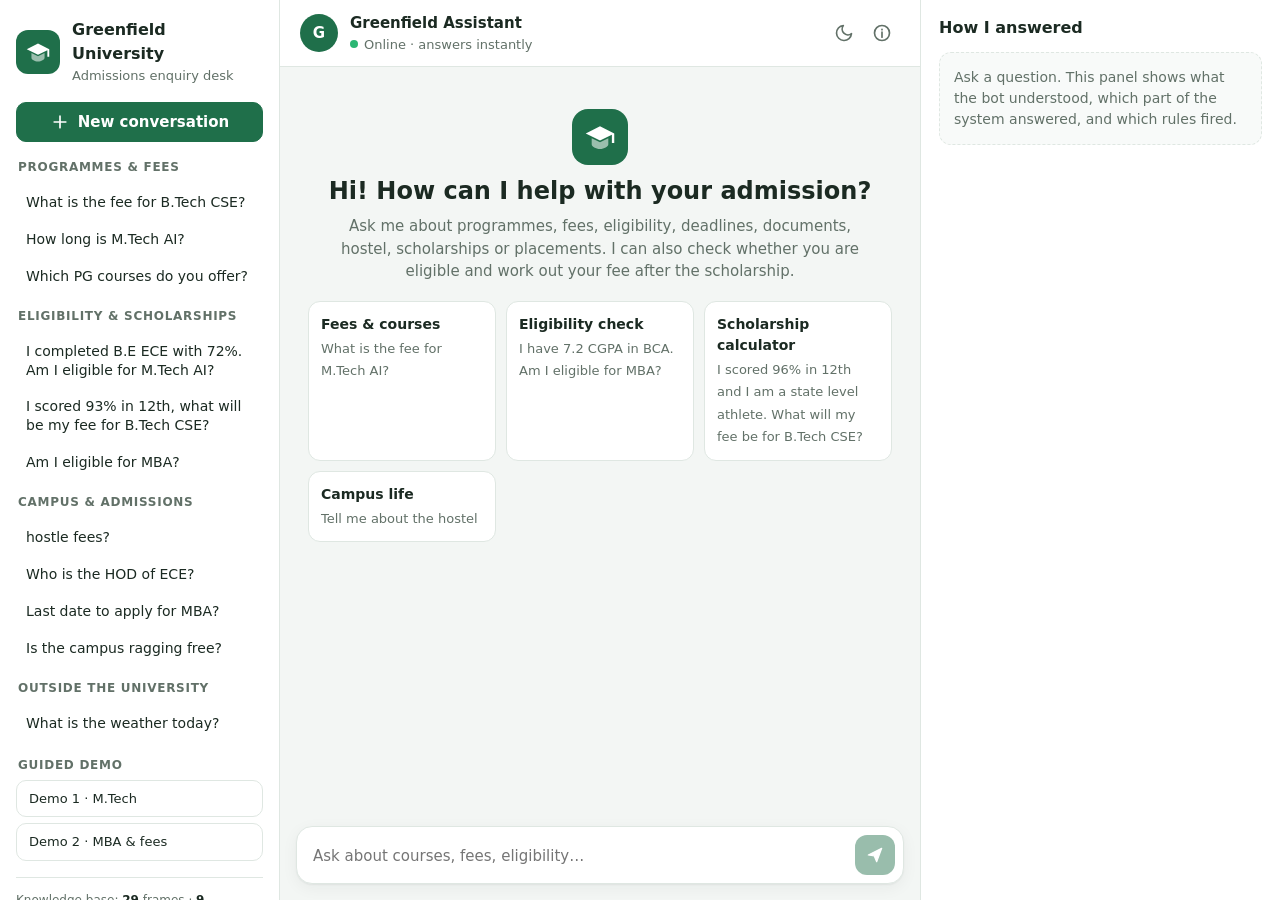
==== index.html @ ca9e7098 "Redesign as a browser-based chatbot website for the online demo The chatbot now runs completely in t" ====
<!doctype html>
<html lang="en">
<head>
<meta charset="utf-8">
<meta name="viewport" content="width=device-width, initial-scale=1">
<title>Greenfield Enquiry Chatbot</title>
<meta name="description" content="University enquiry chatbot built with Knowledge Representation and NLP - M.Tech Fundamentals of AI mini project.">
<link rel="icon" href="data:image/svg+xml,%3Csvg xmlns='http://www.w3.org/2000/svg' viewBox='0 0 64 64'%3E%3Crect width='64' height='64' rx='14' fill='%231f6f4a'/%3E%3Cpath d='M32 14 8 26l24 12 20-10v14h4V26z' fill='%23fff'/%3E%3Cpath d='M18 34v10c0 4 7 8 14 8s14-4 14-8V34l-14 7z' fill='%23cfe8da'/%3E%3C/svg%3E">
<link rel="stylesheet" href="web/css/style.css">
</head>
<body>
<div class="app">

  <!-- ============ left: university + sample questions ============ -->
  <aside class="sidebar" id="sidebar">
    <div class="brand">
      <div class="logo" aria-hidden="true">
        <svg viewBox="0 0 64 64"><path d="M32 14 8 26l24 12 20-10v14h4V26z" fill="currentColor"/><path d="M18 34v10c0 4 7 8 14 8s14-4 14-8V34l-14 7z" fill="currentColor" opacity=".55"/></svg>
      </div>
      <div>
        <div class="brand-name">Greenfield University</div>
        <div class="brand-sub">Admissions enquiry desk</div>
      </div>
    </div>

    <button class="btn btn-primary wide" id="newChat">
      <svg viewBox="0 0 24 24"><path d="M12 5v14M5 12h14"/></svg> New conversation
    </button>

    <nav class="samples" id="samples" aria-label="Sample questions"></nav>

    <div class="demo-box">
      <div class="side-title">Guided demo</div>
      <div class="demo-buttons">
        <button class="btn btn-ghost" data-demo="1">Demo 1 · M.Tech</button>
        <button class="btn btn-ghost" data-demo="2">Demo 2 · MBA &amp; fees</button>
      </div>
    </div>

    <div class="kb-stats" id="kbStats"></div>
  </aside>

  <!-- ============ centre: the conversation ============ -->
  <main class="chat">
    <header class="chat-head">
      <button class="icon-btn only-mobile" id="openSidebar" aria-label="Show sample questions">
        <svg viewBox="0 0 24 24"><path d="M4 6h16M4 12h16M4 18h16"/></svg>
      </button>
      <div class="bot-avatar" aria-hidden="true">G</div>
      <div class="chat-title">
        <div class="chat-name">Greenfield Assistant</div>
        <div class="chat-status"><span class="dot"></span><span id="status">Loading knowledge base…</span></div>
      </div>
      <div class="head-actions">
        <button class="icon-btn" id="themeToggle" aria-label="Switch light / dark theme" title="Light / dark theme">
          <svg viewBox="0 0 24 24"><path d="M21 12.8A9 9 0 1 1 11.2 3a7 7 0 0 0 9.8 9.8z"/></svg>
        </button>
        <button class="icon-btn" id="openAbout" aria-label="About this project" title="About this project">
          <svg viewBox="0 0 24 24"><circle cx="12" cy="12" r="9"/><path d="M12 11v6M12 7.5v.5"/></svg>
        </button>
        <button class="icon-btn only-narrow" id="openExplain" aria-label="How the bot answered" title="How the bot answered">
          <svg viewBox="0 0 24 24"><path d="M9 18h6M10 21h4M12 3a6 6 0 0 0-4 10.5c.8.8 1 1.5 1 2.5h6c0-1 .2-1.7 1-2.5A6 6 0 0 0 12 3z"/></svg>
        </button>
      </div>
    </header>

    <section class="messages" id="messages" aria-live="polite"></section>

    <div class="suggestions" id="suggestions"></div>

    <form class="composer" id="composer" autocomplete="off">
      <textarea id="input" rows="1" placeholder="Ask about courses, fees, eligibility…" aria-label="Your question" disabled></textarea>
      <button class="send" id="send" type="submit" aria-label="Send" disabled>
        <svg viewBox="0 0 24 24"><path d="M4 12 20 4l-6 16-3-7z"/></svg>
      </button>
    </form>
  </main>

  <!-- ============ right: how the answer was produced ============ -->
  <aside class="explain" id="explain">
    <div class="explain-head">
      <h2>How I answered</h2>
      <button class="icon-btn only-narrow" id="closeExplain" aria-label="Close">
        <svg viewBox="0 0 24 24"><path d="M6 6l12 12M18 6 6 18"/></svg>
      </button>
    </div>
    <div class="explain-body" id="explainBody">
      <div class="empty-note">Ask a question. This panel shows what the bot understood, which part of the system answered, and which rules fired.</div>
    </div>
  </aside>
</div>

<div class="scrim" id="scrim"></div>

<!-- ============ about the project ============ -->
<dialog class="about" id="about">
  <form method="dialog" class="about-close"><button class="icon-btn" aria-label="Close"><svg viewBox="0 0 24 24"><path d="M6 6l12 12M18 6 6 18"/></svg></button></form>
  <p class="eyebrow">M.Tech · Fundamentals of Artificial Intelligence · Mini project (topic 29)</p>
  <h2>AI-Based University Enquiry Chatbot</h2>
  <p>An enquiry chatbot for the fictional <b>Greenfield University</b>, built with <b>Knowledge Representation + NLP</b>.
     There is no large language model inside. Every answer comes from a knowledge base or a rule, so it can always be explained.</p>

  <h3>Team</h3>
  <table class="mini">
    <tr><th>Name</th><th>Roll No.</th></tr>
    <tr><td>Manikandan</td><td>35</td></tr>
    <tr><td>Manoj Kumar</td><td>05</td></tr>
    <tr><td>Dinakar</td><td>32</td></tr>
  </table>

  <h3>How it works</h3>
  <ul class="how">
    <li><b>Frames with inheritance</b>: programmes, departments and facilities stored as a semantic network (<code>is_a</code> links).</li>
    <li><b>Forward-chaining rules</b>: 26 IF-THEN rules decide eligibility and scholarships, and explain every step.</li>
    <li><b>NLP pipeline</b>: abbreviation normalisation (B.E, M.Tech, plus two, CGPA), spelling correction, synonyms, stemming, entity extraction, intent classification.</li>
    <li><b>Dialogue manager</b>: follow-up questions ("How long is it?") and asking for missing details.</li>
    <li><b>Vector store</b>: TF-IDF search over FAQ passages for topics that are not in the frames.</li>
  </ul>
  <img src="docs/figures/fig_architecture.png" alt="Architecture of the chatbot" class="arch" loading="lazy">

  <h3>Results</h3>
  <table class="mini">
    <tr><th>System</th><th>Main test set (105)</th><th>Held-out (25)</th></tr>
    <tr><td>Keyword FAQ matching</td><td>31.4%</td><td>32.0%</td></tr>
    <tr><td>NLP + vector retrieval</td><td>38.1%</td><td>48.0%</td></tr>
    <tr class="hl"><td>Hybrid KR + NLP (this chatbot)</td><td>92.4%</td><td>80.0%</td></tr>
  </table>
  <p class="small">You can re-run the test sets in your browser on the <a href="tests/engine-test.html" target="_blank" rel="noopener">test page</a>. All university data is made up for this project.</p>
</dialog>

<script type="module" src="web/js/app.js"></script>
</body>
</html>
---- web/css/style.css ----
/* Greenfield University enquiry chatbot - page styles
   Colours are defined once here and swapped for the dark theme below. */

:root {
  --brand: #1f6f4a;
  --brand-dark: #17573a;
  --brand-soft: #e3f1ea;
  --bg: #f3f6f4;
  --panel: #ffffff;
  --panel-2: #f8faf9;
  --line: #dfe7e2;
  --text: #1b2a22;
  --muted: #627168;
  --user-bubble: #1f6f4a;
  --user-text: #ffffff;
  --bot-bubble: #ffffff;
  --shadow: 0 1px 2px rgba(20, 40, 30, .06), 0 4px 16px rgba(20, 40, 30, .05);

  --src-knowledge_base: #2f6fca;
  --src-rule_engine: #b2620f;
  --src-vector_store: #0f8a86;
  --src-dialogue: #6a4fc4;
  --src-smalltalk: #5f6b65;
  --src-fallback: #c0392b;

  --radius: 14px;
  --font: "Segoe UI", system-ui, -apple-system, Roboto, "Helvetica Neue", Arial, sans-serif;
  --mono: Consolas, "Cascadia Mono", Menlo, monospace;
}

@media (prefers-color-scheme: dark) {
  :root:not([data-theme="light"]) {
    --brand: #3fae7a; --brand-dark: #2f9466; --brand-soft: #1c3529;
    --bg: #0f1613; --panel: #16201b; --panel-2: #1b2721; --line: #2a3a32;
    --text: #e3ece7; --muted: #94a69c; --user-bubble: #2f9466; --bot-bubble: #1d2a23;
    --shadow: 0 1px 2px rgba(0, 0, 0, .3);
    --src-knowledge_base: #6ea3f0; --src-rule_engine: #e59b4b; --src-vector_store: #45c2bd;
    --src-dialogue: #a18cf0; --src-smalltalk: #9aa69f; --src-fallback: #ef7a6d;
  }
}
:root[data-theme="dark"] {
  --brand: #3fae7a; --brand-dark: #2f9466; --brand-soft: #1c3529;
  --bg: #0f1613; --panel: #16201b; --panel-2: #1b2721; --line: #2a3a32;
  --text: #e3ece7; --muted: #94a69c; --user-bubble: #2f9466; --bot-bubble: #1d2a23;
  --shadow: 0 1px 2px rgba(0, 0, 0, .3);
  --src-knowledge_base: #6ea3f0; --src-rule_engine: #e59b4b; --src-vector_store: #45c2bd;
  --src-dialogue: #a18cf0; --src-smalltalk: #9aa69f; --src-fallback: #ef7a6d;
}

* { box-sizing: border-box; }
html, body { height: 100%; margin: 0; }
body { font: 15px/1.5 var(--font); background: var(--bg); color: var(--text); }
button, textarea { font: inherit; color: inherit; }
svg { width: 20px; height: 20px; fill: none; stroke: currentColor; stroke-width: 2; stroke-linecap: round; stroke-linejoin: round; }
a { color: var(--brand); }
code { font-family: var(--mono); font-size: .9em; }

/* ------------------------------------------------------------ layout */
.app {
  display: grid;
  grid-template-columns: 280px minmax(0, 1fr) 360px;
  height: 100vh;
  height: 100dvh;
}

/* ------------------------------------------------------------ buttons */
.btn {
  display: inline-flex; align-items: center; gap: 8px; justify-content: center;
  border: 1px solid var(--line); background: var(--panel); border-radius: 10px;
  padding: 8px 12px; cursor: pointer; transition: background .15s, border-color .15s;
}
.btn:hover { border-color: var(--brand); }
.btn-primary { background: var(--brand); border-color: var(--brand); color: #fff; font-weight: 600; }
.btn-primary:hover { background: var(--brand-dark); }
.btn-ghost { background: transparent; font-size: 13px; }
.wide { width: 100%; }
.icon-btn {
  display: inline-grid; place-items: center; width: 36px; height: 36px; border-radius: 10px;
  border: 0; background: transparent; cursor: pointer; color: var(--muted);
}
.icon-btn:hover { background: var(--panel-2); color: var(--text); }
button:focus-visible, textarea:focus-visible { outline: 2px solid var(--brand); outline-offset: 2px; }

/* ------------------------------------------------------------ sidebar */
.sidebar {
  background: var(--panel); border-right: 1px solid var(--line);
  display: flex; flex-direction: column; gap: 16px; padding: 18px 16px; overflow-y: auto;
}
.brand { display: flex; align-items: center; gap: 12px; }
.logo {
  width: 44px; height: 44px; border-radius: 12px; background: var(--brand); color: #fff;
  display: grid; place-items: center; flex-shrink: 0;
}
.logo svg { width: 30px; height: 30px; stroke: none; }
.brand-name { font-weight: 700; font-size: 16px; }
.brand-sub { color: var(--muted); font-size: 13px; }
.side-title { font-size: 12px; font-weight: 600; text-transform: uppercase; letter-spacing: .06em; color: var(--muted); margin: 0 0 6px 2px; }
.samples { display: flex; flex-direction: column; gap: 14px; }
.sample-group { display: flex; flex-direction: column; gap: 4px; }
.sample {
  text-align: left; border: 0; background: transparent; padding: 7px 10px; border-radius: 8px;
  cursor: pointer; font-size: 14px; color: var(--text); line-height: 1.35;
}
.sample:hover { background: var(--brand-soft); }
.demo-buttons { display: flex; flex-direction: column; gap: 6px; }
.demo-buttons .btn { justify-content: flex-start; }
.kb-stats { margin-top: auto; font-size: 12px; color: var(--muted); border-top: 1px solid var(--line); padding-top: 12px; line-height: 1.7; }
.kb-stats b { color: var(--text); font-weight: 600; }

/* ------------------------------------------------------------ chat */
.chat { display: flex; flex-direction: column; min-width: 0; min-height: 0; }
.chat-head {
  display: flex; align-items: center; gap: 12px; padding: 12px 20px;
  background: var(--panel); border-bottom: 1px solid var(--line);
}
.bot-avatar {
  width: 38px; height: 38px; border-radius: 50%; background: var(--brand); color: #fff;
  display: grid; place-items: center; font-weight: 700; flex-shrink: 0;
}
.chat-title { flex: 1; min-width: 0; }
.chat-name { font-weight: 700; }
.chat-status { font-size: 13px; color: var(--muted); display: flex; align-items: center; gap: 6px; white-space: nowrap; }
.chat-status span:last-child { overflow: hidden; text-overflow: ellipsis; }
.dot { width: 8px; height: 8px; border-radius: 50%; background: #c9a227; }
.ready .dot { background: #2bb673; }
.head-actions { display: flex; gap: 2px; }

.messages { flex: 1; overflow-y: auto; padding: 24px 20px 8px; display: flex; flex-direction: column; gap: 14px; scroll-behavior: smooth; }
.msg { display: flex; gap: 10px; max-width: 760px; width: 100%; margin: 0 auto; animation: rise .2s ease-out; }
.msg.user { justify-content: flex-end; }
.msg .bot-avatar { width: 30px; height: 30px; font-size: 13px; margin-top: 2px; }
.bubble {
  padding: 10px 14px; border-radius: var(--radius); max-width: 82%;
  box-shadow: var(--shadow); overflow-wrap: anywhere;
}
.bot .bubble { background: var(--bot-bubble); border: 1px solid var(--line); border-top-left-radius: 4px; }
.user .bubble { background: var(--user-bubble); color: var(--user-text); border-top-right-radius: 4px; }
.bubble p { margin: 0 0 6px; }
.bubble p:last-child { margin-bottom: 0; }
.bubble ul, .bubble ol { margin: 4px 0 6px; padding-left: 20px; }
.bubble li { margin: 2px 0; }
.bubble strong { font-weight: 650; }
.bot.selected .bubble { border-color: var(--brand); box-shadow: 0 0 0 2px var(--brand-soft); }

.answer-meta { display: flex; align-items: center; gap: 8px; margin-top: 8px; flex-wrap: wrap; }
.tag {
  display: inline-flex; align-items: center; gap: 6px; font-size: 12px; font-weight: 600;
  padding: 2px 9px; border-radius: 999px; border: 1px solid currentColor; background: transparent; cursor: pointer;
}
.tag::before { content: ""; width: 6px; height: 6px; border-radius: 50%; background: currentColor; }
.tag[data-src="knowledge_base"] { color: var(--src-knowledge_base); }
.tag[data-src="rule_engine"] { color: var(--src-rule_engine); }
.tag[data-src="vector_store"] { color: var(--src-vector_store); }
.tag[data-src="dialogue"] { color: var(--src-dialogue); }
.tag[data-src="smalltalk"] { color: var(--src-smalltalk); }
.tag[data-src="fallback"] { color: var(--src-fallback); }
.time { font-size: 12px; color: var(--muted); }

.typing .bubble { display: flex; gap: 4px; padding: 14px 16px; }
.typing span { width: 7px; height: 7px; border-radius: 50%; background: var(--muted); animation: blink 1.2s infinite; }
.typing span:nth-child(2) { animation-delay: .2s; }
.typing span:nth-child(3) { animation-delay: .4s; }

.welcome { max-width: 760px; width: 100%; margin: 0 auto 4px; text-align: center; padding: 18px 8px 4px; }
.welcome h1 { font-size: 24px; margin: 8px 0 6px; }
.welcome p { color: var(--muted); margin: 0 auto; max-width: 520px; }
.welcome .logo { margin: 0 auto; width: 56px; height: 56px; border-radius: 16px; }
.welcome .logo svg { width: 38px; height: 38px; }
.topics { display: grid; grid-template-columns: repeat(auto-fit, minmax(160px, 1fr)); gap: 10px; margin-top: 18px; text-align: left; }
.topic {
  background: var(--panel); border: 1px solid var(--line); border-radius: 12px; padding: 12px;
  cursor: pointer; transition: border-color .15s, transform .15s;
}
.topic:hover { border-color: var(--brand); transform: translateY(-1px); }
.topic b { display: block; font-size: 14px; margin-bottom: 2px; }
.topic span { font-size: 13px; color: var(--muted); }

.suggestions { display: flex; gap: 8px; padding: 4px 20px 8px; overflow-x: auto; max-width: 800px; width: 100%; margin: 0 auto; scrollbar-width: none; }
.suggestions:empty { display: none; }
.chip {
  flex-shrink: 0; border: 1px solid var(--line); background: var(--panel); border-radius: 999px;
  padding: 5px 12px; font-size: 13px; cursor: pointer; white-space: nowrap;
}
.chip:hover { border-color: var(--brand); color: var(--brand); }

.composer {
  display: flex; align-items: flex-end; gap: 8px; max-width: 800px; width: calc(100% - 32px);
  margin: 0 auto 16px; background: var(--panel); border: 1px solid var(--line); border-radius: 16px;
  padding: 8px 8px 8px 16px; box-shadow: var(--shadow);
}
.composer:focus-within { border-color: var(--brand); }
.composer textarea {
  flex: 1; border: 0; outline: 0; resize: none; background: transparent; padding: 7px 0;
  max-height: 140px; line-height: 1.45;
}
.send {
  width: 40px; height: 40px; border-radius: 12px; border: 0; background: var(--brand); color: #fff;
  display: grid; place-items: center; cursor: pointer; flex-shrink: 0;
}
.send:disabled { opacity: .45; cursor: default; }
.send svg { fill: currentColor; stroke-width: 1.5; }

/* ------------------------------------------------------------ explain panel */
.explain { background: var(--panel); border-left: 1px solid var(--line); display: flex; flex-direction: column; min-height: 0; }
.explain-head { display: flex; align-items: center; justify-content: space-between; padding: 16px 18px 8px; }
.explain-head h2 { font-size: 16px; margin: 0; }
.explain-body { overflow-y: auto; padding: 4px 18px 20px; }
.empty-note { color: var(--muted); font-size: 14px; background: var(--panel-2); border: 1px dashed var(--line); border-radius: 12px; padding: 14px; }
.ex-question { font-size: 13px; color: var(--muted); margin-bottom: 10px; }
.ex-question q { color: var(--text); font-style: italic; }
.ex-section { border-top: 1px solid var(--line); padding: 12px 0; }
.ex-section:first-of-type { border-top: 0; padding-top: 4px; }
.ex-section h3 { font-size: 12px; text-transform: uppercase; letter-spacing: .06em; color: var(--muted); margin: 0 0 8px; }
.facts { display: grid; grid-template-columns: auto 1fr; gap: 6px 12px; font-size: 14px; }
.facts dt { color: var(--muted); }
.facts dd { margin: 0; font-weight: 600; overflow-wrap: anywhere; }
.bars { display: flex; flex-direction: column; gap: 6px; }
.bar-row { display: grid; grid-template-columns: 128px 1fr 38px; gap: 8px; align-items: center; font-size: 13px; }
.bar-row code { overflow: hidden; text-overflow: ellipsis; white-space: nowrap; }
.bar { height: 8px; background: var(--panel-2); border-radius: 99px; overflow: hidden; border: 1px solid var(--line); }
.bar i { display: block; height: 100%; background: var(--brand); border-radius: 99px; }
.bar-row.win code { font-weight: 700; }
.bar-row span { text-align: right; color: var(--muted); font-variant-numeric: tabular-nums; }
.rules { list-style: none; margin: 0; padding: 0; display: flex; flex-direction: column; gap: 8px; position: relative; }
.rules li { display: grid; grid-template-columns: 38px 1fr; gap: 8px; font-size: 13.5px; line-height: 1.4; }
.rule-id {
  font-family: var(--mono); font-size: 12px; font-weight: 700; color: var(--src-rule_engine);
  border: 1px solid currentColor; border-radius: 6px; text-align: center; padding: 1px 0; height: fit-content;
}
.rules li.conclusion { font-weight: 600; }
.chips { display: flex; flex-wrap: wrap; gap: 6px; }
.kv { font-size: 12.5px; background: var(--panel-2); border: 1px solid var(--line); border-radius: 8px; padding: 3px 8px; }
.kv b { font-weight: 600; }
.pipeline { font-size: 13px; display: flex; flex-direction: column; gap: 6px; }
.pipeline div span { color: var(--muted); display: block; font-size: 12px; }
.pipeline code { background: var(--panel-2); border-radius: 4px; padding: 1px 4px; }
details.trace summary { cursor: pointer; font-size: 13px; color: var(--muted); }
details.trace ol { font-family: var(--mono); font-size: 12px; padding-left: 20px; margin: 8px 0 0; line-height: 1.5; overflow-wrap: anywhere; }

/* ------------------------------------------------------------ about dialog */
.about {
  width: min(720px, calc(100% - 32px)); max-height: calc(100% - 48px); border: 1px solid var(--line);
  border-radius: 18px; padding: 24px 28px; background: var(--panel); color: var(--text); position: relative;
}
.about::backdrop { background: rgba(10, 20, 15, .45); }
.about-close { position: absolute; top: 12px; right: 12px; margin: 0; }
.about h2 { margin: 4px 0 8px; font-size: 22px; }
.about h3 { font-size: 15px; margin: 18px 0 8px; }
.eyebrow { color: var(--brand); font-size: 12px; font-weight: 600; margin: 0; text-transform: uppercase; letter-spacing: .05em; }
.mini { border-collapse: collapse; width: 100%; font-size: 14px; }
.mini th, .mini td { border: 1px solid var(--line); padding: 6px 10px; text-align: left; }
.mini th { background: var(--panel-2); }
.mini tr.hl td { font-weight: 700; color: var(--brand); }
.how { padding-left: 20px; margin: 0; }
.how li { margin: 4px 0; }
.arch { width: 100%; border-radius: 10px; border: 1px solid var(--line); margin-top: 12px; background: #fff; }
.small { font-size: 13px; color: var(--muted); }

.scrim { display: none; }
.only-mobile, .only-narrow { display: none; }

/* loading / error screen inside the message list */
.notice { max-width: 560px; margin: 40px auto; text-align: center; color: var(--muted); }
.notice.error { color: var(--src-fallback); background: var(--panel); border: 1px solid var(--line); border-radius: 12px; padding: 18px; }

@keyframes rise { from { opacity: 0; transform: translateY(6px); } to { opacity: 1; transform: none; } }
@keyframes blink { 0%, 80%, 100% { opacity: .25; } 40% { opacity: 1; } }

/* ------------------------------------------------------------ smaller screens */
@media (max-width: 1180px) {
  .app { grid-template-columns: 260px minmax(0, 1fr); }
  .only-narrow { display: inline-grid; }
  .explain {
    position: fixed; top: 0; right: 0; bottom: 0; width: min(380px, 92vw); z-index: 30;
    transform: translateX(100%); transition: transform .25s ease; box-shadow: -8px 0 24px rgba(0, 0, 0, .12);
  }
  .explain.open { transform: none; }
}
@media (max-width: 760px) {
  .app { grid-template-columns: minmax(0, 1fr); }
  .only-mobile { display: inline-grid; }
  .sidebar {
    position: fixed; top: 0; left: 0; bottom: 0; width: min(300px, 86vw); z-index: 30;
    transform: translateX(-100%); transition: transform .25s ease; box-shadow: 8px 0 24px rgba(0, 0, 0, .12);
  }
  .sidebar.open { transform: none; }
  .chat-head { padding: 10px 12px; gap: 8px; }
  .messages { padding: 16px 16px 8px; }
  .bubble { max-width: 88%; }
  .msg .bot-avatar { display: none; }
  .suggestions { padding: 4px 16px 8px; }
  .composer { width: calc(100% - 24px); margin-bottom: 12px; }
  .welcome h1 { font-size: 20px; }
  .about { padding: 20px 18px; }
}
@media (max-width: 1180px) {
  .scrim.show { display: block; position: fixed; inset: 0; background: rgba(10, 20, 15, .35); z-index: 20; }
}

@media (prefers-reduced-motion: reduce) {
  * { animation: none !important; transition: none !important; scroll-behavior: auto !important; }
}
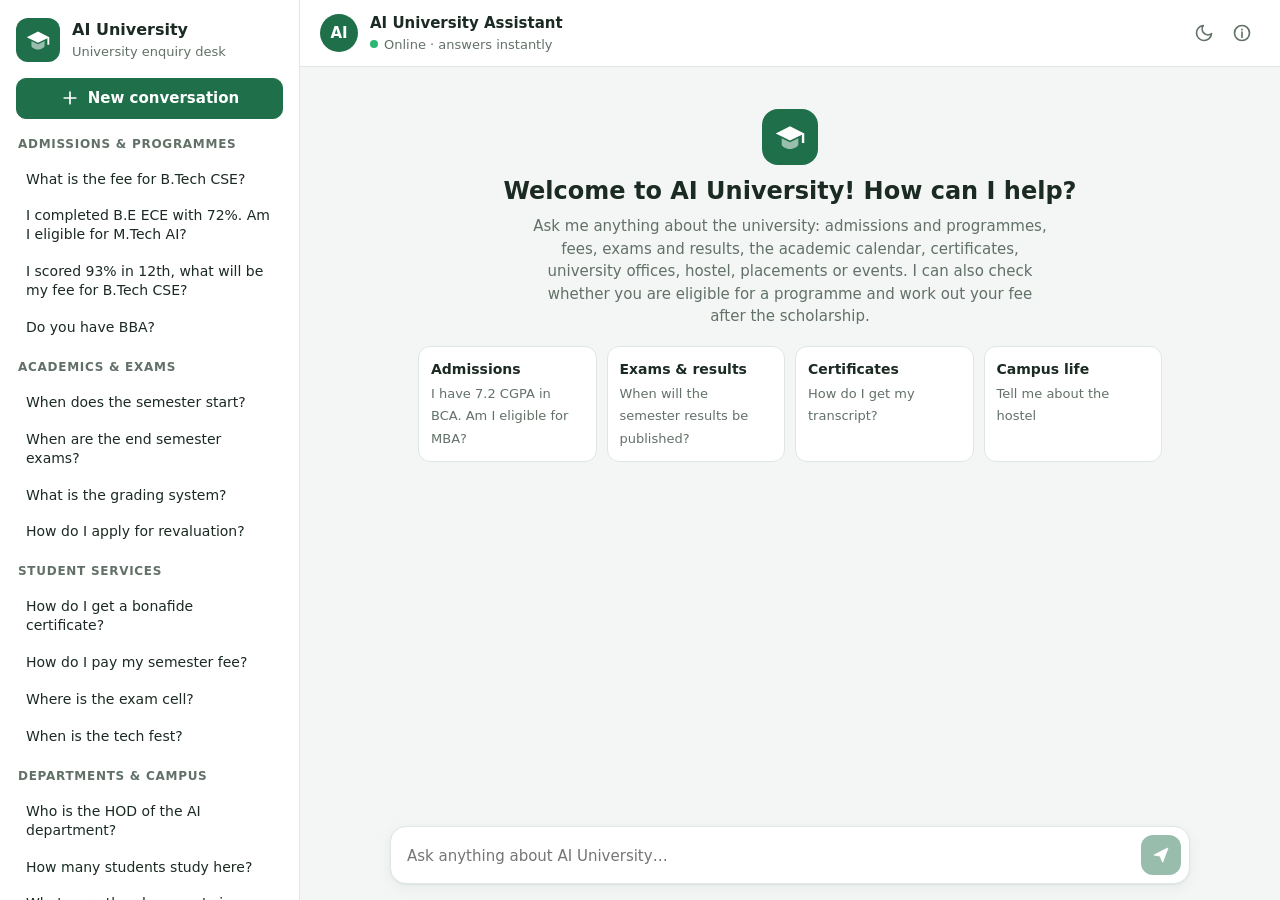
==== commit 40d33bdc: "Extend to a complete university enquiry chatbot for AI University Scope: from admissions only to the" ====
--- a/index.html
+++ b/index.html
@@ -3,8 +3,8 @@
 <head>
 <meta charset="utf-8">
 <meta name="viewport" content="width=device-width, initial-scale=1">
-<title>Greenfield Enquiry Chatbot</title>
-<meta name="description" content="University enquiry chatbot built with Knowledge Representation and NLP - M.Tech Fundamentals of AI mini project.">
+<title>AI University Enquiry</title>
+<meta name="description" content="AI University enquiry chatbot built with Knowledge Representation and NLP - M.Tech Fundamentals of AI mini project.">
 <link rel="icon" href="data:image/svg+xml,%3Csvg xmlns='http://www.w3.org/2000/svg' viewBox='0 0 64 64'%3E%3Crect width='64' height='64' rx='14' fill='%231f6f4a'/%3E%3Cpath d='M32 14 8 26l24 12 20-10v14h4V26z' fill='%23fff'/%3E%3Cpath d='M18 34v10c0 4 7 8 14 8s14-4 14-8V34l-14 7z' fill='%23cfe8da'/%3E%3C/svg%3E">
 <link rel="stylesheet" href="web/css/style.css">
 </head>
@@ -18,8 +18,8 @@
         <svg viewBox="0 0 64 64"><path d="M32 14 8 26l24 12 20-10v14h4V26z" fill="currentColor"/><path d="M18 34v10c0 4 7 8 14 8s14-4 14-8V34l-14 7z" fill="currentColor" opacity=".55"/></svg>
       </div>
       <div>
-        <div class="brand-name">Greenfield University</div>
-        <div class="brand-sub">Admissions enquiry desk</div>
+        <div class="brand-name">AI University</div>
+        <div class="brand-sub">University enquiry desk</div>
       </div>
     </div>
 
@@ -34,6 +34,7 @@
       <div class="demo-buttons">
         <button class="btn btn-ghost" data-demo="1">Demo 1 · M.Tech</button>
         <button class="btn btn-ghost" data-demo="2">Demo 2 · MBA &amp; fees</button>
+        <button class="btn btn-ghost" data-demo="3">Demo 3 · Exams &amp; services</button>
       </div>
     </div>
 
@@ -46,9 +47,9 @@
       <button class="icon-btn only-mobile" id="openSidebar" aria-label="Show sample questions">
         <svg viewBox="0 0 24 24"><path d="M4 6h16M4 12h16M4 18h16"/></svg>
       </button>
-      <div class="bot-avatar" aria-hidden="true">G</div>
+      <div class="bot-avatar" aria-hidden="true">AI</div>
       <div class="chat-title">
-        <div class="chat-name">Greenfield Assistant</div>
+        <div class="chat-name">AI University Assistant</div>
         <div class="chat-status"><span class="dot"></span><span id="status">Loading knowledge base…</span></div>
       </div>
       <div class="head-actions">
@@ -58,9 +59,6 @@
         <button class="icon-btn" id="openAbout" aria-label="About this project" title="About this project">
           <svg viewBox="0 0 24 24"><circle cx="12" cy="12" r="9"/><path d="M12 11v6M12 7.5v.5"/></svg>
         </button>
-        <button class="icon-btn only-narrow" id="openExplain" aria-label="How the bot answered" title="How the bot answered">
-          <svg viewBox="0 0 24 24"><path d="M9 18h6M10 21h4M12 3a6 6 0 0 0-4 10.5c.8.8 1 1.5 1 2.5h6c0-1 .2-1.7 1-2.5A6 6 0 0 0 12 3z"/></svg>
-        </button>
       </div>
     </header>
 
@@ -69,25 +67,13 @@
     <div class="suggestions" id="suggestions"></div>
 
     <form class="composer" id="composer" autocomplete="off">
-      <textarea id="input" rows="1" placeholder="Ask about courses, fees, eligibility…" aria-label="Your question" disabled></textarea>
+      <textarea id="input" rows="1" placeholder="Ask anything about AI University…" aria-label="Your question" disabled></textarea>
       <button class="send" id="send" type="submit" aria-label="Send" disabled>
         <svg viewBox="0 0 24 24"><path d="M4 12 20 4l-6 16-3-7z"/></svg>
       </button>
     </form>
   </main>
 
-  <!-- ============ right: how the answer was produced ============ -->
-  <aside class="explain" id="explain">
-    <div class="explain-head">
-      <h2>How I answered</h2>
-      <button class="icon-btn only-narrow" id="closeExplain" aria-label="Close">
-        <svg viewBox="0 0 24 24"><path d="M6 6l12 12M18 6 6 18"/></svg>
-      </button>
-    </div>
-    <div class="explain-body" id="explainBody">
-      <div class="empty-note">Ask a question. This panel shows what the bot understood, which part of the system answered, and which rules fired.</div>
-    </div>
-  </aside>
 </div>
 
 <div class="scrim" id="scrim"></div>
@@ -97,34 +83,40 @@
   <form method="dialog" class="about-close"><button class="icon-btn" aria-label="Close"><svg viewBox="0 0 24 24"><path d="M6 6l12 12M18 6 6 18"/></svg></button></form>
   <p class="eyebrow">M.Tech · Fundamentals of Artificial Intelligence · Mini project (topic 29)</p>
   <h2>AI-Based University Enquiry Chatbot</h2>
-  <p>An enquiry chatbot for the fictional <b>Greenfield University</b>, built with <b>Knowledge Representation + NLP</b>.
+  <p>A complete enquiry chatbot for the fictional <b>AI University</b>, built with <b>Knowledge Representation + NLP</b>.
+     It answers questions about the whole university: admissions and programmes, fees, the academic calendar, exams and results,
+     certificates, university offices, departments, hostel, placements, events and research.
      There is no large language model inside. Every answer comes from a knowledge base or a rule, so it can always be explained.</p>
 
   <h3>Team</h3>
   <table class="mini">
-    <tr><th>Name</th><th>Roll No.</th></tr>
-    <tr><td>Manikandan</td><td>35</td></tr>
-    <tr><td>Manoj Kumar</td><td>05</td></tr>
-    <tr><td>Dinakar</td><td>32</td></tr>
+    <tr><th>Name</th><th>Register No.</th></tr>
+    <tr><td>Manikandan Ayyakkannu</td><td>RA2612049015035</td></tr>
+    <tr><td>Dinakar B</td><td>RA2612049015032</td></tr>
+    <tr><td>Manoj Kumar R</td><td>RA2612049015005</td></tr>
   </table>
 
   <h3>How it works</h3>
   <ul class="how">
-    <li><b>Frames with inheritance</b>: programmes, departments and facilities stored as a semantic network (<code>is_a</code> links).</li>
+    <li><b>Frames with inheritance</b>: programmes, departments, offices, certificates, the academic calendar, exams and facilities stored as a semantic network (<code>is_a</code> links).</li>
     <li><b>Forward-chaining rules</b>: 26 IF-THEN rules decide eligibility and scholarships, and explain every step.</li>
-    <li><b>NLP pipeline</b>: abbreviation normalisation (B.E, M.Tech, plus two, CGPA), spelling correction, synonyms, stemming, entity extraction, intent classification.</li>
-    <li><b>Dialogue manager</b>: follow-up questions ("How long is it?") and asking for missing details.</li>
+    <li><b>NLP pipeline</b>: abbreviation normalisation (B.E, M.Tech, plus two, CGPA, sem), spelling correction, synonyms, stemming, entity extraction, intent classification (27 intents).</li>
+    <li><b>Dialogue manager</b>: follow-up questions ("How long is it?", "Which office handles it?") and asking for missing details.</li>
     <li><b>Vector store</b>: TF-IDF search over FAQ passages for topics that are not in the frames.</li>
+    <li><b>Closed-world assumption</b>: a department that is not in the knowledge base is not offered, and other universities are not covered, so the bot says so instead of guessing.</li>
   </ul>
   <img src="docs/figures/fig_architecture.png" alt="Architecture of the chatbot" class="arch" loading="lazy">
 
-  <h3>Results</h3>
+  <h3>Results (share of correct answers)</h3>
   <table class="mini">
-    <tr><th>System</th><th>Main test set (105)</th><th>Held-out (25)</th></tr>
-    <tr><td>Keyword FAQ matching</td><td>31.4%</td><td>32.0%</td></tr>
-    <tr><td>NLP + vector retrieval</td><td>38.1%</td><td>48.0%</td></tr>
-    <tr class="hl"><td>Hybrid KR + NLP (this chatbot)</td><td>92.4%</td><td>80.0%</td></tr>
+    <tr><th>Test set</th><th>This chatbot</th><th>NLP + retrieval</th><th>Keyword FAQ</th></tr>
+    <tr><td>Admissions - main (105)</td><td><b>94.3%</b></td><td>32.4%</td><td>26.7%</td></tr>
+    <tr><td>Admissions - held-out (25)</td><td><b>80.0%</b></td><td>48.0%</td><td>32.0%</td></tr>
+    <tr><td>University services - development (40)</td><td><b>100%</b></td><td>45.0%</td><td>42.5%</td></tr>
+    <tr><td>University services - held-out (20)</td><td><b>90.0%</b></td><td>40.0%</td><td>40.0%</td></tr>
   </table>
+  <p class="small">The university-services held-out set scored 80.0% when it was first run; it revealed a spelling-correction bug, and after that fix it scores 90.0%.
+     The development set was used while building these features, so its 100% is optimistic.</p>
   <p class="small">You can re-run the test sets in your browser on the <a href="tests/engine-test.html" target="_blank" rel="noopener">test page</a>. All university data is made up for this project.</p>
 </dialog>
 
--- a/web/css/style.css
+++ b/web/css/style.css
@@ -58,7 +58,7 @@
 /* ------------------------------------------------------------ layout */
 .app {
   display: grid;
-  grid-template-columns: 280px minmax(0, 1fr) 360px;
+  grid-template-columns: 300px minmax(0, 1fr);
   height: 100vh;
   height: 100dvh;
 }
@@ -140,7 +140,6 @@
 .bubble ul, .bubble ol { margin: 4px 0 6px; padding-left: 20px; }
 .bubble li { margin: 2px 0; }
 .bubble strong { font-weight: 650; }
-.bot.selected .bubble { border-color: var(--brand); box-shadow: 0 0 0 2px var(--brand-soft); }
 
 .answer-meta { display: flex; align-items: center; gap: 8px; margin-top: 8px; flex-wrap: wrap; }
 .tag {
@@ -199,43 +198,6 @@
 }
 .send:disabled { opacity: .45; cursor: default; }
 .send svg { fill: currentColor; stroke-width: 1.5; }
-
-/* ------------------------------------------------------------ explain panel */
-.explain { background: var(--panel); border-left: 1px solid var(--line); display: flex; flex-direction: column; min-height: 0; }
-.explain-head { display: flex; align-items: center; justify-content: space-between; padding: 16px 18px 8px; }
-.explain-head h2 { font-size: 16px; margin: 0; }
-.explain-body { overflow-y: auto; padding: 4px 18px 20px; }
-.empty-note { color: var(--muted); font-size: 14px; background: var(--panel-2); border: 1px dashed var(--line); border-radius: 12px; padding: 14px; }
-.ex-question { font-size: 13px; color: var(--muted); margin-bottom: 10px; }
-.ex-question q { color: var(--text); font-style: italic; }
-.ex-section { border-top: 1px solid var(--line); padding: 12px 0; }
-.ex-section:first-of-type { border-top: 0; padding-top: 4px; }
-.ex-section h3 { font-size: 12px; text-transform: uppercase; letter-spacing: .06em; color: var(--muted); margin: 0 0 8px; }
-.facts { display: grid; grid-template-columns: auto 1fr; gap: 6px 12px; font-size: 14px; }
-.facts dt { color: var(--muted); }
-.facts dd { margin: 0; font-weight: 600; overflow-wrap: anywhere; }
-.bars { display: flex; flex-direction: column; gap: 6px; }
-.bar-row { display: grid; grid-template-columns: 128px 1fr 38px; gap: 8px; align-items: center; font-size: 13px; }
-.bar-row code { overflow: hidden; text-overflow: ellipsis; white-space: nowrap; }
-.bar { height: 8px; background: var(--panel-2); border-radius: 99px; overflow: hidden; border: 1px solid var(--line); }
-.bar i { display: block; height: 100%; background: var(--brand); border-radius: 99px; }
-.bar-row.win code { font-weight: 700; }
-.bar-row span { text-align: right; color: var(--muted); font-variant-numeric: tabular-nums; }
-.rules { list-style: none; margin: 0; padding: 0; display: flex; flex-direction: column; gap: 8px; position: relative; }
-.rules li { display: grid; grid-template-columns: 38px 1fr; gap: 8px; font-size: 13.5px; line-height: 1.4; }
-.rule-id {
-  font-family: var(--mono); font-size: 12px; font-weight: 700; color: var(--src-rule_engine);
-  border: 1px solid currentColor; border-radius: 6px; text-align: center; padding: 1px 0; height: fit-content;
-}
-.rules li.conclusion { font-weight: 600; }
-.chips { display: flex; flex-wrap: wrap; gap: 6px; }
-.kv { font-size: 12.5px; background: var(--panel-2); border: 1px solid var(--line); border-radius: 8px; padding: 3px 8px; }
-.kv b { font-weight: 600; }
-.pipeline { font-size: 13px; display: flex; flex-direction: column; gap: 6px; }
-.pipeline div span { color: var(--muted); display: block; font-size: 12px; }
-.pipeline code { background: var(--panel-2); border-radius: 4px; padding: 1px 4px; }
-details.trace summary { cursor: pointer; font-size: 13px; color: var(--muted); }
-details.trace ol { font-family: var(--mono); font-size: 12px; padding-left: 20px; margin: 8px 0 0; line-height: 1.5; overflow-wrap: anywhere; }
 
 /* ------------------------------------------------------------ about dialog */
 .about {
@@ -257,7 +219,7 @@
 .small { font-size: 13px; color: var(--muted); }
 
 .scrim { display: none; }
-.only-mobile, .only-narrow { display: none; }
+.only-mobile { display: none; }
 
 /* loading / error screen inside the message list */
 .notice { max-width: 560px; margin: 40px auto; text-align: center; color: var(--muted); }
@@ -267,14 +229,8 @@
 @keyframes blink { 0%, 80%, 100% { opacity: .25; } 40% { opacity: 1; } }
 
 /* ------------------------------------------------------------ smaller screens */
-@media (max-width: 1180px) {
+@media (max-width: 1000px) {
   .app { grid-template-columns: 260px minmax(0, 1fr); }
-  .only-narrow { display: inline-grid; }
-  .explain {
-    position: fixed; top: 0; right: 0; bottom: 0; width: min(380px, 92vw); z-index: 30;
-    transform: translateX(100%); transition: transform .25s ease; box-shadow: -8px 0 24px rgba(0, 0, 0, .12);
-  }
-  .explain.open { transform: none; }
 }
 @media (max-width: 760px) {
   .app { grid-template-columns: minmax(0, 1fr); }
@@ -293,7 +249,7 @@
   .welcome h1 { font-size: 20px; }
   .about { padding: 20px 18px; }
 }
-@media (max-width: 1180px) {
+@media (max-width: 760px) {
   .scrim.show { display: block; position: fixed; inset: 0; background: rgba(10, 20, 15, .35); z-index: 20; }
 }
 
